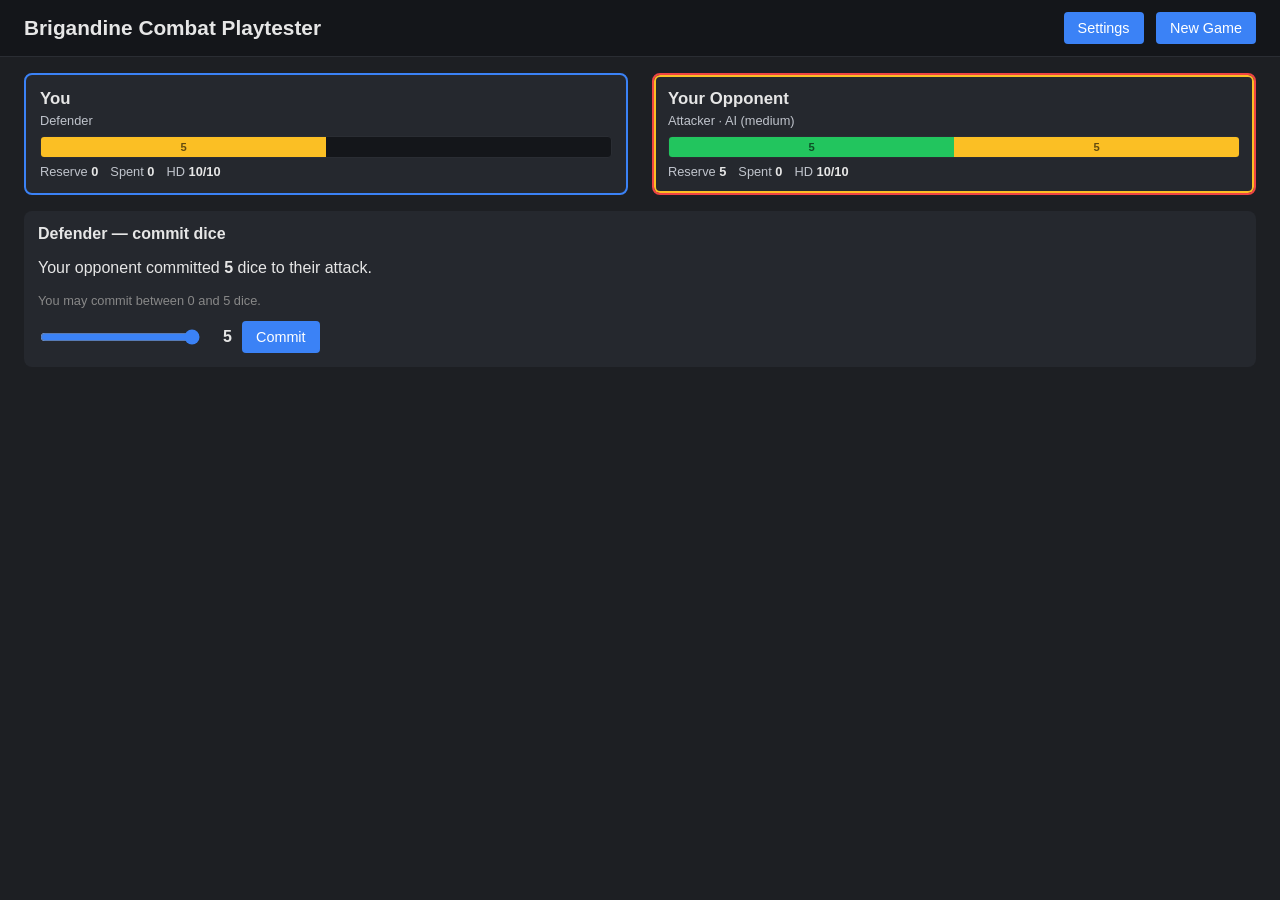
==== docs/index.html @ 9fec3e7a "firbase setup" ====
<!doctype html>
<html lang="en">
<head>
  <meta charset="utf-8">
  <title>Brigandine Combat Playtester</title>
  <link rel="stylesheet" href="./style.css">
</head>
<body>
  <header>
    <h1>Brigandine Combat Playtester</h1>
    <div class="header-actions">
      <button id="toggle-settings">Settings</button>
      <button id="new-game">New Game</button>
    </div>
  </header>

  <div id="settings-overlay" class="hidden">
  <section id="settings-panel">
    <div class="settings-header">
      <h2>Settings</h2>
      <button type="button" id="close-settings" class="secondary">✕</button>
    </div>
    <form id="settings-form">
      <div class="grid">
        <label>WEAPON_BONUS
          <input type="number" name="weapon_bonus" min="0" max="10" step="1">
        </label>
        <label>ARMOR_BONUS
          <input type="number" name="armor_bonus" min="0" max="10" step="1">
        </label>
        <label>COMBATANT_DICE
          <input type="number" name="combatant_dice" min="1" max="40" step="1">
        </label>
        <label>INITIATIVE_LOSER_PENALTY
          <input type="number" name="initiative_loser_penalty" min="0" max="1" step="0.05">
        </label>
        <label class="checkbox">
          <input type="checkbox" name="refresh_start_of_turn">
          REFRESH_START_OF_TURN
        </label>
        <label class="checkbox">
          <input type="checkbox" name="refresh_end_of_turn">
          REFRESH_END_OF_TURN
        </label>
        <label>Human role
          <select name="human_role">
            <option value="random">Random</option>
            <option value="attacker">Always attacker first</option>
            <option value="defender">Always defender first</option>
          </select>
        </label>
        <label>AI difficulty
          <select name="ai_difficulty">
            <option value="easy">Easy</option>
            <option value="medium">Medium</option>
            <option value="hard">Hard</option>
          </select>
        </label>
        <label>Exchange mode
          <select name="exchange_mode">
            <option value="simultaneous">Simultaneous (defender's maneuver hidden)</option>
            <option value="sequential">Sequential (defender declares maneuver openly)</option>
          </select>
        </label>
      </div>
      <button type="submit">Save settings</button>
      <p id="settings-status" class="settings-status"></p>
      <p class="hint">Settings take effect when you start a new game.</p>
    </form>
  </section>
  </div>

  <main id="game-panel" class="hidden">
    <div class="combatants">
      <div class="combatant" id="combatant-0">
        <h2 class="combatant-name"></h2>
        <div class="role-badge"></div>
        <div class="hd-bar"><div class="hd-segments"></div></div>
        <div class="hd-numbers"></div>
      </div>
      <div class="combatant" id="combatant-1">
        <h2 class="combatant-name"></h2>
        <div class="role-badge"></div>
        <div class="hd-bar"><div class="hd-segments"></div></div>
        <div class="hd-numbers"></div>
      </div>
    </div>

    <div id="status-line"></div>

    <div id="reveal-panel" class="hidden"></div>

    <div id="action-panel"></div>

    <details id="log-wrap" open>
      <summary>Combat log</summary>
      <div id="log"></div>
    </details>
  </main>

  <div id="game-over-banner" class="hidden"></div>

  <script type="module" src="./app.js"></script>
</body>
</html>
---- docs/style.css ----
* { box-sizing: border-box; }

body {
  font-family: -apple-system, BlinkMacSystemFont, "Segoe UI", Roboto, sans-serif;
  margin: 0;
  background: #1d1f23;
  color: #e6e6e6;
}

header {
  display: flex;
  justify-content: space-between;
  align-items: center;
  padding: 12px 24px;
  background: #14161a;
  border-bottom: 1px solid #2a2d33;
}

header h1 { margin: 0; font-size: 1.3rem; font-weight: 600; }
.header-actions button { margin-left: 8px; }
#toggle-settings { display: inline-block; }
.settings-status { min-height: 1.2em; font-size: 0.85em; margin: 4px 0 0; }

button {
  background: #3b82f6;
  color: white;
  border: none;
  padding: 8px 14px;
  border-radius: 4px;
  font-size: 0.9rem;
  cursor: pointer;
}
button:hover:not(:disabled) { background: #2563eb; }
button:disabled { background: #4b5563; cursor: not-allowed; opacity: 0.6; }
button.secondary { background: #4b5563; }
button.secondary:hover:not(:disabled) { background: #374151; }
button.danger { background: #b91c1c; }

.hidden { display: none !important; }

section, main {
  padding: 16px 24px;
}

#settings-overlay {
  position: fixed;
  inset: 0;
  background: rgba(0, 0, 0, 0.6);
  z-index: 100;
  display: flex;
  align-items: center;
  justify-content: center;
}
#settings-overlay.hidden { display: none !important; }

#settings-panel {
  background: #25282e;
  border-radius: 8px;
  padding: 20px 24px;
  width: min(480px, 92vw);
  max-height: 90vh;
  overflow-y: auto;
}

.settings-header {
  display: flex;
  align-items: center;
  justify-content: space-between;
  margin-bottom: 16px;
}
.settings-header h2 { margin: 0; }

#settings-form .grid {
  display: grid;
  grid-template-columns: repeat(2, minmax(0, 1fr));
  gap: 12px;
  margin-bottom: 16px;
}

#settings-form label {
  display: flex;
  flex-direction: column;
  font-size: 0.85rem;
  color: #c0c4cc;
}

#settings-form label.checkbox {
  flex-direction: row;
  align-items: center;
  gap: 8px;
}

#settings-form input[type=number],
#settings-form select {
  margin-top: 4px;
  background: #14161a;
  color: #e6e6e6;
  border: 1px solid #3a3d44;
  padding: 6px 8px;
  border-radius: 4px;
  font-size: 0.95rem;
}

.hint { color: #888; font-size: 0.8rem; }

.combatants {
  display: grid;
  grid-template-columns: 1fr 1fr;
  gap: 24px;
  margin-bottom: 16px;
}

.combatant {
  background: #25282e;
  padding: 14px;
  border-radius: 8px;
  border: 2px solid transparent;
}
.combatant.is-human { border-color: #3b82f6; }
.combatant.is-ai { border-color: #ef4444; }
.combatant.is-attacker { box-shadow: 0 0 0 2px #fbbf24 inset; }

.combatant h2 { margin: 0 0 4px; font-size: 1.05rem; }
.role-badge { font-size: 0.8rem; color: #c0c4cc; margin-bottom: 8px; }

.hd-bar {
  height: 22px;
  background: #14161a;
  border-radius: 4px;
  overflow: hidden;
  border: 1px solid #2a2d33;
}
.hd-segments { display: flex; height: 100%; }
.hd-segments .seg {
  height: 100%;
  display: flex;
  align-items: center;
  justify-content: center;
  font-size: 0.7rem;
  color: #00000099;
  font-weight: 700;
}
.seg.reserve { background: #22c55e; }
.seg.exchange { background: #fbbf24; }
.seg.used { background: #6b7280; }
.seg.lost { background: #b91c1c; color: #fff; }

.hd-numbers {
  display: flex;
  gap: 12px;
  margin-top: 6px;
  font-size: 0.8rem;
  color: #c0c4cc;
}
.hd-numbers .num strong { color: #e6e6e6; }

#status-line {
  background: #14161a;
  padding: 10px 14px;
  border-radius: 6px;
  margin-bottom: 12px;
  font-size: 0.95rem;
}
#status-line:empty { display: none; }

#action-panel {
  background: #25282e;
  padding: 14px;
  border-radius: 8px;
  margin-bottom: 16px;
  min-height: 80px;
}
#action-panel h3 { margin: 0 0 10px; font-size: 1rem; }
#action-panel .row {
  display: flex;
  gap: 10px;
  align-items: center;
  flex-wrap: wrap;
  margin-top: 10px;
}
#action-panel input[type=number] {
  background: #14161a;
  color: #e6e6e6;
  border: 1px solid #3a3d44;
  padding: 6px 8px;
  border-radius: 4px;
  width: 70px;
}

.commit-slider-wrap {
  display: flex;
  align-items: center;
  gap: 10px;
}

#action-panel input[type=range] {
  width: 160px;
  accent-color: #3b82f6;
  cursor: pointer;
}

#commit-n-val {
  min-width: 20px;
  font-weight: 700;
  font-size: 1rem;
  color: #e6e6e6;
  text-align: right;
}
.maneuver-grid {
  display: flex;
  gap: 16px;
  flex-wrap: wrap;
}

.maneuver-option {
  display: flex;
  flex-direction: column;
  gap: 6px;
  min-width: 110px;
}

.maneuver-option .maneuver-btn {
  width: 100%;
}

.param-label {
  font-size: 0.8rem;
  color: #c0c4cc;
  display: flex;
  flex-direction: column;
  gap: 3px;
}

.param-label input[type=number] {
  background: #14161a;
  color: #e6e6e6;
  border: 1px solid #3a3d44;
  padding: 4px 6px;
  border-radius: 4px;
  width: 100%;
}

#reveal-panel {
  background: #2a2d33;
  border: 1px solid #fbbf24;
  padding: 16px 20px;
  border-radius: 8px;
  margin-bottom: 16px;
}
#reveal-panel h3 {
  margin: 0 0 12px;
  font-size: 1rem;
  color: #fbbf24;
  letter-spacing: 0.03em;
  text-transform: uppercase;
  font-weight: 700;
}
.narrative-body {
  font-size: 0.95rem;
  line-height: 1.7;
  color: #d1d5db;
}
.narrative-body p { margin: 0 0 6px; }
.narrative-body p:last-child { margin-bottom: 0; }
.narrative-outcome {
  margin-top: 12px;
  padding-top: 10px;
  border-top: 1px solid #3a3d44;
  font-size: 0.9rem;
}
.mech-line { color: #9ca3af; font-size: 0.82rem; line-height: 1.6; }
.formula-line { color: #6b7280; font-size: 0.78rem; font-style: italic; }
.mech-damage { color: #d1d5db; font-size: 0.85rem; font-weight: 600; margin-top: 6px; }

#log-wrap {
  background: #14161a;
  padding: 8px 14px;
  border-radius: 6px;
  display: none;
}
#log-wrap summary {
  cursor: pointer;
  font-weight: 600;
  padding: 4px 0;
}
#log {
  max-height: 320px;
  overflow-y: auto;
  font-family: ui-monospace, "SF Mono", Menlo, Consolas, monospace;
  font-size: 0.8rem;
  line-height: 1.4;
}
.log-entry { padding: 4px 0; border-bottom: 1px solid #2a2d33; }
.log-entry.turn-start { color: #fbbf24; font-weight: 700; }
.log-entry.turn-end { color: #888; }
.log-entry.game-start { color: #60a5fa; font-weight: 700; }
.log-entry.game-over { color: #ef4444; font-weight: 700; }

#game-over-banner {
  position: fixed;
  top: 50%;
  left: 50%;
  transform: translate(-50%, -50%);
  background: #14161a;
  border: 2px solid #fbbf24;
  padding: 24px 32px;
  border-radius: 12px;
  text-align: center;
  font-size: 1.2rem;
  z-index: 100;
  box-shadow: 0 8px 32px #00000099;
}
#game-over-banner button { margin-top: 12px; }
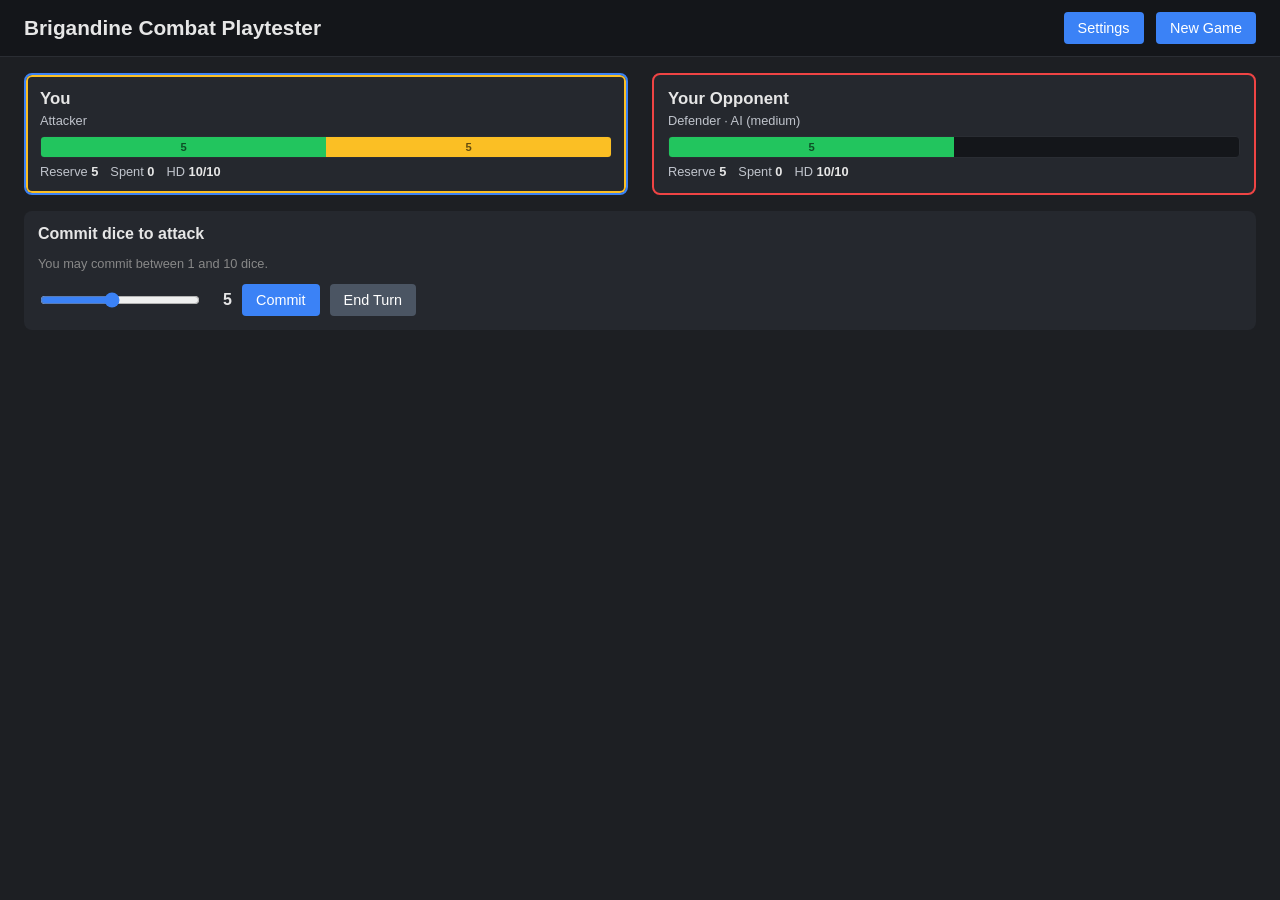
==== commit df5a7141: "add end_turn_on_attacker_damage to JS app" ====
--- a/docs/index.html
+++ b/docs/index.html
@@ -41,6 +41,10 @@
         <label class="checkbox">
           <input type="checkbox" name="refresh_end_of_turn">
           REFRESH_END_OF_TURN
+        </label>
+        <label class="checkbox">
+          <input type="checkbox" name="end_turn_on_attacker_damage">
+          END_TURN_ON_ATTACKER_DAMAGE
         </label>
         <label>Human role
           <select name="human_role">
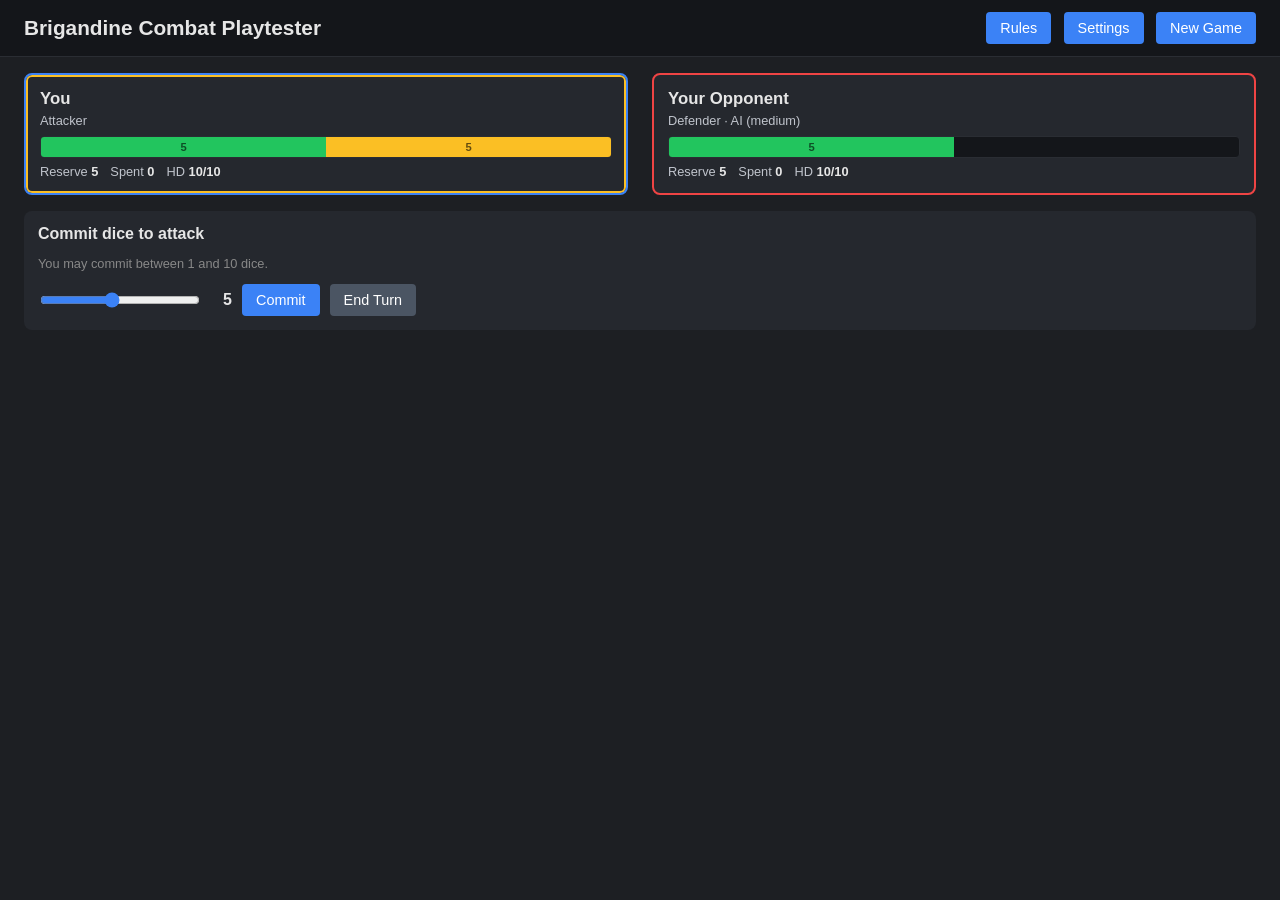
==== commit 48d041a2: "add Combat Rules to web app" ====
--- a/docs/index.html
+++ b/docs/index.html
@@ -1,109 +1,207 @@
 <!doctype html>
 <html lang="en">
-<head>
-  <meta charset="utf-8">
-  <title>Brigandine Combat Playtester</title>
-  <link rel="stylesheet" href="./style.css">
-</head>
-<body>
-  <header>
-    <h1>Brigandine Combat Playtester</h1>
-    <div class="header-actions">
-      <button id="toggle-settings">Settings</button>
-      <button id="new-game">New Game</button>
+  <head>
+    <meta charset="utf-8" />
+    <title>Brigandine Combat Playtester</title>
+    <link rel="stylesheet" href="./style.css" />
+  </head>
+  <body>
+    <header>
+      <h1>Brigandine Combat Playtester</h1>
+      <div class="header-actions">
+        <button id="toggle-rules">Rules</button>
+        <button id="toggle-settings">Settings</button>
+        <button id="new-game">New Game</button>
+      </div>
+    </header>
+
+    <div id="settings-overlay" class="hidden">
+      <section id="settings-panel">
+        <div class="settings-header">
+          <h2>Settings</h2>
+          <button type="button" id="close-settings" class="secondary">✕</button>
+        </div>
+        <form id="settings-form">
+          <div class="grid">
+            <label
+              >WEAPON_BONUS
+              <input
+                type="number"
+                name="weapon_bonus"
+                min="0"
+                max="10"
+                step="1"
+              />
+            </label>
+            <label
+              >ARMOR_BONUS
+              <input
+                type="number"
+                name="armor_bonus"
+                min="0"
+                max="10"
+                step="1"
+              />
+            </label>
+            <label
+              >COMBATANT_DICE
+              <input
+                type="number"
+                name="combatant_dice"
+                min="1"
+                max="40"
+                step="1"
+              />
+            </label>
+            <label
+              >INITIATIVE_LOSER_PENALTY
+              <input
+                type="number"
+                name="initiative_loser_penalty"
+                min="0"
+                max="1"
+                step="0.05"
+              />
+            </label>
+            <label class="checkbox">
+              <input type="checkbox" name="refresh_start_of_turn" />
+              REFRESH_START_OF_TURN
+            </label>
+            <label class="checkbox">
+              <input type="checkbox" name="refresh_end_of_turn" />
+              REFRESH_END_OF_TURN
+            </label>
+            <label class="checkbox">
+              <input type="checkbox" name="end_turn_on_attacker_damage" />
+              END_TURN_ON_DAMAGE
+            </label>
+            <label
+              >Human role
+              <select name="human_role">
+                <option value="random">Random</option>
+                <option value="attacker">Always attacker first</option>
+                <option value="defender">Always defender first</option>
+              </select>
+            </label>
+            <label
+              >AI difficulty
+              <select name="ai_difficulty">
+                <option value="easy">Easy</option>
+                <option value="medium">Medium</option>
+                <option value="hard">Hard</option>
+              </select>
+            </label>
+            <label
+              >Exchange mode
+              <select name="exchange_mode">
+                <option value="simultaneous">
+                  Simultaneous (defender's maneuver hidden)
+                </option>
+                <option value="sequential">
+                  Sequential (defender declares maneuver openly)
+                </option>
+              </select>
+            </label>
+          </div>
+          <button type="submit">Save settings</button>
+          <p id="settings-status" class="settings-status"></p>
+          <p class="hint">Settings take effect when you start a new game.</p>
+        </form>
+      </section>
     </div>
-  </header>
-
-  <div id="settings-overlay" class="hidden">
-  <section id="settings-panel">
-    <div class="settings-header">
-      <h2>Settings</h2>
-      <button type="button" id="close-settings" class="secondary">✕</button>
-    </div>
-    <form id="settings-form">
-      <div class="grid">
-        <label>WEAPON_BONUS
-          <input type="number" name="weapon_bonus" min="0" max="10" step="1">
-        </label>
-        <label>ARMOR_BONUS
-          <input type="number" name="armor_bonus" min="0" max="10" step="1">
-        </label>
-        <label>COMBATANT_DICE
-          <input type="number" name="combatant_dice" min="1" max="40" step="1">
-        </label>
-        <label>INITIATIVE_LOSER_PENALTY
-          <input type="number" name="initiative_loser_penalty" min="0" max="1" step="0.05">
-        </label>
-        <label class="checkbox">
-          <input type="checkbox" name="refresh_start_of_turn">
-          REFRESH_START_OF_TURN
-        </label>
-        <label class="checkbox">
-          <input type="checkbox" name="refresh_end_of_turn">
-          REFRESH_END_OF_TURN
-        </label>
-        <label class="checkbox">
-          <input type="checkbox" name="end_turn_on_attacker_damage">
-          END_TURN_ON_ATTACKER_DAMAGE
-        </label>
-        <label>Human role
-          <select name="human_role">
-            <option value="random">Random</option>
-            <option value="attacker">Always attacker first</option>
-            <option value="defender">Always defender first</option>
-          </select>
-        </label>
-        <label>AI difficulty
-          <select name="ai_difficulty">
-            <option value="easy">Easy</option>
-            <option value="medium">Medium</option>
-            <option value="hard">Hard</option>
-          </select>
-        </label>
-        <label>Exchange mode
-          <select name="exchange_mode">
-            <option value="simultaneous">Simultaneous (defender's maneuver hidden)</option>
-            <option value="sequential">Sequential (defender declares maneuver openly)</option>
-          </select>
-        </label>
+
+    <section id="rules-panel" class="hidden">
+        <div class="settings-header">
+          <h2>Combat Rules</h2>
+          <button type="button" id="close-rules" class="secondary">✕</button>
+        </div>
+        <div class="rules-body">
+          <h3>Hit Dice</h3>
+          <p>Combatants have a pool of d6s called Hit Dice (HD). These dice serve as both your health track and your resource for attacking and defending. On their turn, combatants may spend dice on one or more attacks, as they wish. Targets spend dice to defend or counterattack. Damage directly reduces Hit Dice. Dice spent on offensive or defensive maneuvers refresh at the start of your next turn. Dice lost to damage require healing to recover.</p>
+
+          <h3>Initiative and the First Turn</h3>
+          <p>Both sides roll <strong>1d6</strong> for initiative (reroll ties).</p>
+          <ul>
+            <li><strong>Winner</strong>: Takes the first turn with all Hit Dice available.</li>
+            <li><strong>Loser</strong>: Starts on the defensive with only half their Hit Dice (round up) available until their first turn.</li>
+          </ul>
+
+          <h3>The Turn Structure</h3>
+          <p>On your turn as the <strong>Attacker</strong>:</p>
+          <ol>
+            <li><strong>Refresh</strong>: Recover dice spent since your last refresh.</li>
+            <li><strong>Exchanges</strong>: Engage a target in an exchange of blows. You may keep attacking as long as you have dice available.</li>
+            <li><strong>End</strong>: Your turn ends when you <strong>take damage</strong>, <strong>decide to stop</strong>, or <strong>run out of dice</strong>.</li>
+          </ol>
+
+          <h3>The Anatomy of an Exchange</h3>
+          <p>Every exchange follows this sequence:</p>
+          <ol>
+            <li><strong>Commitment</strong>: The Attacker declares how many dice they will commit. The Defender then does the same.</li>
+            <li><strong>Maneuver Selection</strong>: The Attacker secretly selects their maneuver (<strong>Attack</strong>, <strong>Feint</strong> or <strong>Dodge</strong>) as the Defender secretly selects theirs (<strong>Parry</strong>, <strong>Counter</strong> or <strong>Dodge</strong>).</li>
+            <li><strong>Reveal</strong>: Combatants simultaneously reveal their maneuvers.</li>
+            <li><strong>Resolve</strong>: Roll dice (5+ is a success), compare results, and apply damage.</li>
+          </ol>
+
+          <h3>Maneuvers</h3>
+          <p>Any die rolling a 5 or 6 counts as a <strong>success</strong>.</p>
+
+          <h4>Attacker Maneuvers</h4>
+          <ul>
+            <li><strong>Simple Attack</strong>: Roll your committed dice to deal damage equal to your successes. Against a <strong>counter</strong>, your damage lands first.</li>
+            <li><strong>Feint</strong>: Your initial commit was a decoy. Move those dice to spent and launch a follow-up attack from your reserve dice.</li>
+            <li><strong>Dodge</strong>: Abort your attack (moving your committed dice to spent) and roll from your reserve dice to evade. On <strong>1 success</strong>, you cancel 1 point of damage. On <strong>2+ successes</strong>, you take no damage at all. This is useful against a powerful <strong>counter</strong>. If the defender parried or dodged, you don't need to make a follow up roll.</li>
+          </ul>
+
+          <h4>Defender Maneuvers</h4>
+          <ul>
+            <li><strong>Parry</strong>: Roll your committed dice to block or divert the blow. Each success cancels <strong>two</strong> attacker successes. Against a <strong>feint</strong>, your parry whiffs unsuccessfully (move the dice to spent without rolling).</li>
+            <li><strong>Counter</strong>: Launch an attack into the attacker. If they <strong>feinted</strong>, you attack with your committed dice and your damage lands before their follow-up.</li>
+            <li><strong>Dodge</strong>: Same as the Attacker version.</li>
+          </ul>
+
+          <h3>Damage</h3>
+          <p>Damage dealt = Successes + Weapon Bonus − Armor Bonus. You must have at least 1 success to deal damage.</p>
+          <p>When you take damage, remove dice in this order:</p>
+          <ol>
+            <li><strong>Committed</strong> (Dice currently in the exchange).</li>
+            <li><strong>Reserve</strong> (Dice you have left to use this round).</li>
+            <li><strong>Spent</strong> (Dice already used this round).</li>
+          </ol>
+          <blockquote><strong>Defeat:</strong> Once your total Hit Dice hits zero, you are defeated.</blockquote>
+        </div>
+    </section>
+
+    <main id="game-panel" class="hidden">
+      <div class="combatants">
+        <div class="combatant" id="combatant-0">
+          <h2 class="combatant-name"></h2>
+          <div class="role-badge"></div>
+          <div class="hd-bar"><div class="hd-segments"></div></div>
+          <div class="hd-numbers"></div>
+        </div>
+        <div class="combatant" id="combatant-1">
+          <h2 class="combatant-name"></h2>
+          <div class="role-badge"></div>
+          <div class="hd-bar"><div class="hd-segments"></div></div>
+          <div class="hd-numbers"></div>
+        </div>
       </div>
-      <button type="submit">Save settings</button>
-      <p id="settings-status" class="settings-status"></p>
-      <p class="hint">Settings take effect when you start a new game.</p>
-    </form>
-  </section>
-  </div>
-
-  <main id="game-panel" class="hidden">
-    <div class="combatants">
-      <div class="combatant" id="combatant-0">
-        <h2 class="combatant-name"></h2>
-        <div class="role-badge"></div>
-        <div class="hd-bar"><div class="hd-segments"></div></div>
-        <div class="hd-numbers"></div>
-      </div>
-      <div class="combatant" id="combatant-1">
-        <h2 class="combatant-name"></h2>
-        <div class="role-badge"></div>
-        <div class="hd-bar"><div class="hd-segments"></div></div>
-        <div class="hd-numbers"></div>
-      </div>
-    </div>
-
-    <div id="status-line"></div>
-
-    <div id="reveal-panel" class="hidden"></div>
-
-    <div id="action-panel"></div>
-
-    <details id="log-wrap" open>
-      <summary>Combat log</summary>
-      <div id="log"></div>
-    </details>
-  </main>
-
-  <div id="game-over-banner" class="hidden"></div>
-
-  <script type="module" src="./app.js"></script>
-</body>
+
+      <div id="status-line"></div>
+
+      <div id="reveal-panel" class="hidden"></div>
+
+      <div id="action-panel"></div>
+
+      <details id="log-wrap" open>
+        <summary>Combat log</summary>
+        <div id="log"></div>
+      </details>
+    </main>
+
+    <div id="game-over-banner" class="hidden"></div>
+
+    <script type="module" src="./app.js"></script>
+  </body>
 </html>
--- a/docs/style.css
+++ b/docs/style.css
@@ -1,7 +1,11 @@
-* { box-sizing: border-box; }
+* {
+  box-sizing: border-box;
+  user-select: none;
+}
 
 body {
-  font-family: -apple-system, BlinkMacSystemFont, "Segoe UI", Roboto, sans-serif;
+  font-family:
+    -apple-system, BlinkMacSystemFont, "Segoe UI", Roboto, sans-serif;
   margin: 0;
   background: #1d1f23;
   color: #e6e6e6;
@@ -16,10 +20,22 @@
   border-bottom: 1px solid #2a2d33;
 }
 
-header h1 { margin: 0; font-size: 1.3rem; font-weight: 600; }
-.header-actions button { margin-left: 8px; }
-#toggle-settings { display: inline-block; }
-.settings-status { min-height: 1.2em; font-size: 0.85em; margin: 4px 0 0; }
+header h1 {
+  margin: 0;
+  font-size: 1.3rem;
+  font-weight: 600;
+}
+.header-actions button {
+  margin-left: 8px;
+}
+#toggle-settings {
+  display: inline-block;
+}
+.settings-status {
+  min-height: 1.2em;
+  font-size: 0.85em;
+  margin: 4px 0 0;
+}
 
 button {
   background: #3b82f6;
@@ -30,15 +46,30 @@
   font-size: 0.9rem;
   cursor: pointer;
 }
-button:hover:not(:disabled) { background: #2563eb; }
-button:disabled { background: #4b5563; cursor: not-allowed; opacity: 0.6; }
-button.secondary { background: #4b5563; }
-button.secondary:hover:not(:disabled) { background: #374151; }
-button.danger { background: #b91c1c; }
-
-.hidden { display: none !important; }
-
-section, main {
+button:hover:not(:disabled) {
+  background: #2563eb;
+}
+button:disabled {
+  background: #4b5563;
+  cursor: not-allowed;
+  opacity: 0.6;
+}
+button.secondary {
+  background: #4b5563;
+}
+button.secondary:hover:not(:disabled) {
+  background: #374151;
+}
+button.danger {
+  background: #b91c1c;
+}
+
+.hidden {
+  display: none !important;
+}
+
+section,
+main {
   padding: 16px 24px;
 }
 
@@ -51,9 +82,12 @@
   align-items: center;
   justify-content: center;
 }
-#settings-overlay.hidden { display: none !important; }
-
-#settings-panel {
+#settings-overlay.hidden {
+  display: none !important;
+}
+
+#settings-panel,
+#rules-panel {
   background: #25282e;
   border-radius: 8px;
   padding: 20px 24px;
@@ -62,13 +96,79 @@
   overflow-y: auto;
 }
 
+#rules-panel {
+  position: fixed;
+  top: 64px;
+  right: 16px;
+  width: min(520px, 92vw);
+  z-index: 200;
+  box-shadow: 0 8px 32px rgba(0, 0, 0, 0.6);
+}
+#rules-panel.hidden {
+  display: none !important;
+}
+#rules-panel {
+  padding-top: 0;
+}
+#rules-panel .settings-header {
+  cursor: move;
+  user-select: none;
+  position: sticky;
+  top: 0;
+  background: #25282e;
+  z-index: 1;
+  padding-top: 20px;
+  margin: 0 -24px 16px;
+  padding-left: 24px;
+  padding-right: 24px;
+  padding-bottom: 20px;
+  border-bottom: inset;
+}
+.rules-body h3 {
+  margin: 18px 0 6px;
+  font-size: 1rem;
+  color: #fbbf24;
+}
+.rules-body h4 {
+  margin: 12px 0 4px;
+  font-size: 0.9rem;
+  color: #c0c4cc;
+}
+.rules-body p,
+.rules-body li {
+  font-size: 0.88rem;
+  line-height: 1.55;
+  color: #d1d5db;
+}
+.rules-body ul,
+.rules-body ol {
+  margin: 4px 0 8px;
+  padding-left: 22px;
+}
+.rules-body blockquote {
+  margin: 10px 0;
+  padding: 8px 12px;
+  border-left: 3px solid #fbbf24;
+  background: #14161a;
+  font-size: 0.88rem;
+  color: #d1d5db;
+}
+.rules-body strong {
+  color: #e6e6e6;
+}
+.rules-body {
+  user-select: none;
+}
+
 .settings-header {
   display: flex;
   align-items: center;
   justify-content: space-between;
   margin-bottom: 16px;
 }
-.settings-header h2 { margin: 0; }
+.settings-header h2 {
+  margin: 0;
+}
 
 #settings-form .grid {
   display: grid;
@@ -90,7 +190,7 @@
   gap: 8px;
 }
 
-#settings-form input[type=number],
+#settings-form input[type="number"],
 #settings-form select {
   margin-top: 4px;
   background: #14161a;
@@ -101,7 +201,10 @@
   font-size: 0.95rem;
 }
 
-.hint { color: #888; font-size: 0.8rem; }
+.hint {
+  color: #888;
+  font-size: 0.8rem;
+}
 
 .combatants {
   display: grid;
@@ -116,12 +219,25 @@
   border-radius: 8px;
   border: 2px solid transparent;
 }
-.combatant.is-human { border-color: #3b82f6; }
-.combatant.is-ai { border-color: #ef4444; }
-.combatant.is-attacker { box-shadow: 0 0 0 2px #fbbf24 inset; }
-
-.combatant h2 { margin: 0 0 4px; font-size: 1.05rem; }
-.role-badge { font-size: 0.8rem; color: #c0c4cc; margin-bottom: 8px; }
+.combatant.is-human {
+  border-color: #3b82f6;
+}
+.combatant.is-ai {
+  border-color: #ef4444;
+}
+.combatant.is-attacker {
+  box-shadow: 0 0 0 2px #fbbf24 inset;
+}
+
+.combatant h2 {
+  margin: 0 0 4px;
+  font-size: 1.05rem;
+}
+.role-badge {
+  font-size: 0.8rem;
+  color: #c0c4cc;
+  margin-bottom: 8px;
+}
 
 .hd-bar {
   height: 22px;
@@ -130,7 +246,10 @@
   overflow: hidden;
   border: 1px solid #2a2d33;
 }
-.hd-segments { display: flex; height: 100%; }
+.hd-segments {
+  display: flex;
+  height: 100%;
+}
 .hd-segments .seg {
   height: 100%;
   display: flex;
@@ -140,10 +259,19 @@
   color: #00000099;
   font-weight: 700;
 }
-.seg.reserve { background: #22c55e; }
-.seg.exchange { background: #fbbf24; }
-.seg.used { background: #6b7280; }
-.seg.lost { background: #b91c1c; color: #fff; }
+.seg.reserve {
+  background: #22c55e;
+}
+.seg.exchange {
+  background: #fbbf24;
+}
+.seg.used {
+  background: #6b7280;
+}
+.seg.lost {
+  background: #b91c1c;
+  color: #fff;
+}
 
 .hd-numbers {
   display: flex;
@@ -152,7 +280,9 @@
   font-size: 0.8rem;
   color: #c0c4cc;
 }
-.hd-numbers .num strong { color: #e6e6e6; }
+.hd-numbers .num strong {
+  color: #e6e6e6;
+}
 
 #status-line {
   background: #14161a;
@@ -161,7 +291,9 @@
   margin-bottom: 12px;
   font-size: 0.95rem;
 }
-#status-line:empty { display: none; }
+#status-line:empty {
+  display: none;
+}
 
 #action-panel {
   background: #25282e;
@@ -170,7 +302,10 @@
   margin-bottom: 16px;
   min-height: 80px;
 }
-#action-panel h3 { margin: 0 0 10px; font-size: 1rem; }
+#action-panel h3 {
+  margin: 0 0 10px;
+  font-size: 1rem;
+}
 #action-panel .row {
   display: flex;
   gap: 10px;
@@ -178,7 +313,7 @@
   flex-wrap: wrap;
   margin-top: 10px;
 }
-#action-panel input[type=number] {
+#action-panel input[type="number"] {
   background: #14161a;
   color: #e6e6e6;
   border: 1px solid #3a3d44;
@@ -193,7 +328,7 @@
   gap: 10px;
 }
 
-#action-panel input[type=range] {
+#action-panel input[type="range"] {
   width: 160px;
   accent-color: #3b82f6;
   cursor: pointer;
@@ -231,7 +366,7 @@
   gap: 3px;
 }
 
-.param-label input[type=number] {
+.param-label input[type="number"] {
   background: #14161a;
   color: #e6e6e6;
   border: 1px solid #3a3d44;
@@ -260,17 +395,34 @@
   line-height: 1.7;
   color: #d1d5db;
 }
-.narrative-body p { margin: 0 0 6px; }
-.narrative-body p:last-child { margin-bottom: 0; }
+.narrative-body p {
+  margin: 0 0 6px;
+}
+.narrative-body p:last-child {
+  margin-bottom: 0;
+}
 .narrative-outcome {
   margin-top: 12px;
   padding-top: 10px;
   border-top: 1px solid #3a3d44;
   font-size: 0.9rem;
 }
-.mech-line { color: #9ca3af; font-size: 0.82rem; line-height: 1.6; }
-.formula-line { color: #6b7280; font-size: 0.78rem; font-style: italic; }
-.mech-damage { color: #d1d5db; font-size: 0.85rem; font-weight: 600; margin-top: 6px; }
+.mech-line {
+  color: #9ca3af;
+  font-size: 0.82rem;
+  line-height: 1.6;
+}
+.formula-line {
+  color: #6b7280;
+  font-size: 0.78rem;
+  font-style: italic;
+}
+.mech-damage {
+  color: #d1d5db;
+  font-size: 0.85rem;
+  font-weight: 600;
+  margin-top: 6px;
+}
 
 #log-wrap {
   background: #14161a;
@@ -290,11 +442,25 @@
   font-size: 0.8rem;
   line-height: 1.4;
 }
-.log-entry { padding: 4px 0; border-bottom: 1px solid #2a2d33; }
-.log-entry.turn-start { color: #fbbf24; font-weight: 700; }
-.log-entry.turn-end { color: #888; }
-.log-entry.game-start { color: #60a5fa; font-weight: 700; }
-.log-entry.game-over { color: #ef4444; font-weight: 700; }
+.log-entry {
+  padding: 4px 0;
+  border-bottom: 1px solid #2a2d33;
+}
+.log-entry.turn-start {
+  color: #fbbf24;
+  font-weight: 700;
+}
+.log-entry.turn-end {
+  color: #888;
+}
+.log-entry.game-start {
+  color: #60a5fa;
+  font-weight: 700;
+}
+.log-entry.game-over {
+  color: #ef4444;
+  font-weight: 700;
+}
 
 #game-over-banner {
   position: fixed;
@@ -310,4 +476,6 @@
   z-index: 100;
   box-shadow: 0 8px 32px #00000099;
 }
-#game-over-banner button { margin-top: 12px; }
+#game-over-banner button {
+  margin-top: 12px;
+}
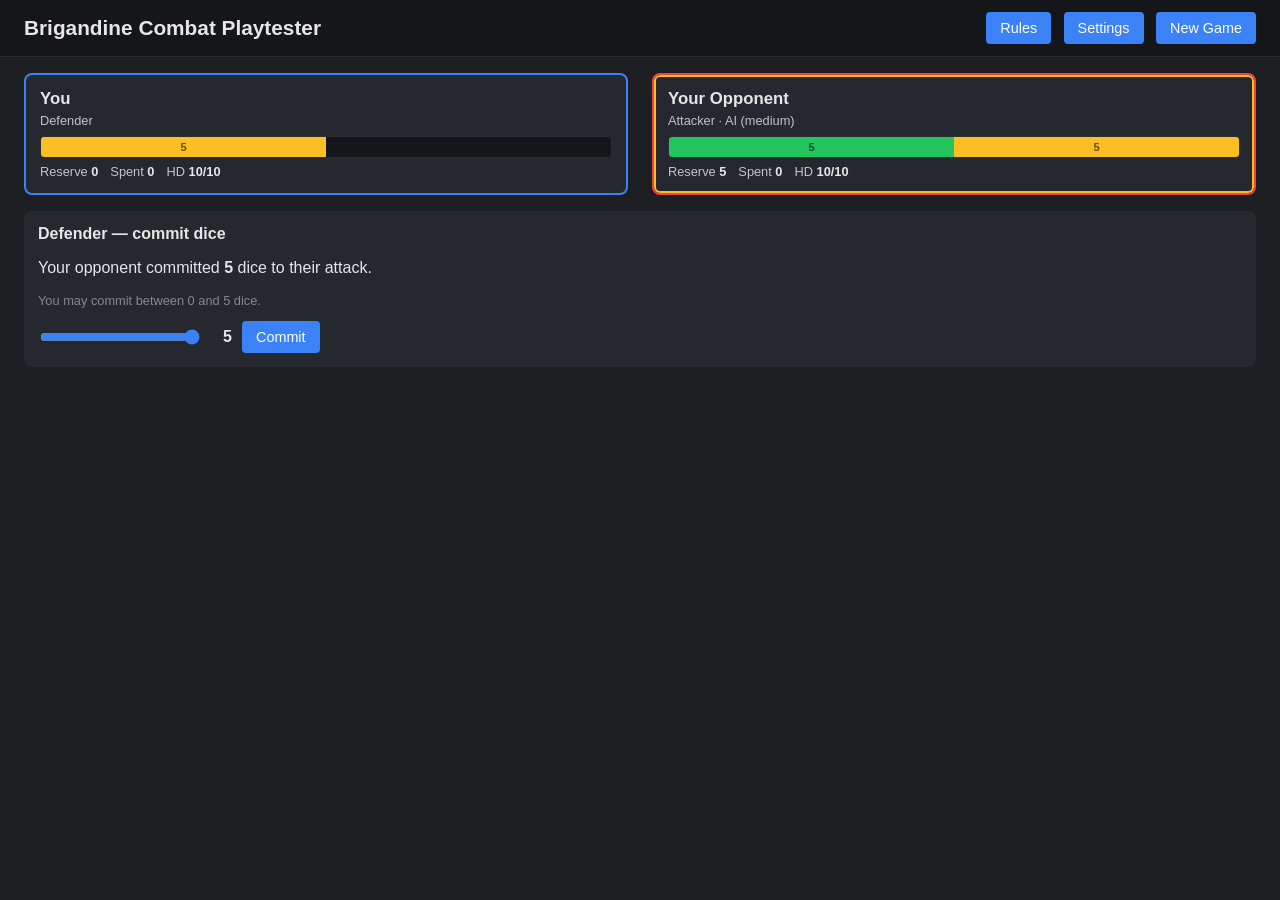
==== commit 83be4484: "improve AI dodge" ====
--- a/docs/index.html
+++ b/docs/index.html
@@ -111,65 +111,136 @@
     </div>
 
     <section id="rules-panel" class="hidden">
-        <div class="settings-header">
-          <h2>Combat Rules</h2>
-          <button type="button" id="close-rules" class="secondary">✕</button>
-        </div>
-        <div class="rules-body">
-          <h3>Hit Dice</h3>
-          <p>Combatants have a pool of d6s called Hit Dice (HD). These dice serve as both your health track and your resource for attacking and defending. On their turn, combatants may spend dice on one or more attacks, as they wish. Targets spend dice to defend or counterattack. Damage directly reduces Hit Dice. Dice spent on offensive or defensive maneuvers refresh at the start of your next turn. Dice lost to damage require healing to recover.</p>
-
-          <h3>Initiative and the First Turn</h3>
-          <p>Both sides roll <strong>1d6</strong> for initiative (reroll ties).</p>
-          <ul>
-            <li><strong>Winner</strong>: Takes the first turn with all Hit Dice available.</li>
-            <li><strong>Loser</strong>: Starts on the defensive with only half their Hit Dice (round up) available until their first turn.</li>
-          </ul>
-
-          <h3>The Turn Structure</h3>
-          <p>On your turn as the <strong>Attacker</strong>:</p>
-          <ol>
-            <li><strong>Refresh</strong>: Recover dice spent since your last refresh.</li>
-            <li><strong>Exchanges</strong>: Engage a target in an exchange of blows. You may keep attacking as long as you have dice available.</li>
-            <li><strong>End</strong>: Your turn ends when you <strong>take damage</strong>, <strong>decide to stop</strong>, or <strong>run out of dice</strong>.</li>
-          </ol>
-
-          <h3>The Anatomy of an Exchange</h3>
-          <p>Every exchange follows this sequence:</p>
-          <ol>
-            <li><strong>Commitment</strong>: The Attacker declares how many dice they will commit. The Defender then does the same.</li>
-            <li><strong>Maneuver Selection</strong>: The Attacker secretly selects their maneuver (<strong>Attack</strong>, <strong>Feint</strong> or <strong>Dodge</strong>) as the Defender secretly selects theirs (<strong>Parry</strong>, <strong>Counter</strong> or <strong>Dodge</strong>).</li>
-            <li><strong>Reveal</strong>: Combatants simultaneously reveal their maneuvers.</li>
-            <li><strong>Resolve</strong>: Roll dice (5+ is a success), compare results, and apply damage.</li>
-          </ol>
-
-          <h3>Maneuvers</h3>
-          <p>Any die rolling a 5 or 6 counts as a <strong>success</strong>.</p>
-
-          <h4>Attacker Maneuvers</h4>
-          <ul>
-            <li><strong>Simple Attack</strong>: Roll your committed dice to deal damage equal to your successes. Against a <strong>counter</strong>, your damage lands first.</li>
-            <li><strong>Feint</strong>: Your initial commit was a decoy. Move those dice to spent and launch a follow-up attack from your reserve dice.</li>
-            <li><strong>Dodge</strong>: Abort your attack (moving your committed dice to spent) and roll from your reserve dice to evade. On <strong>1 success</strong>, you cancel 1 point of damage. On <strong>2+ successes</strong>, you take no damage at all. This is useful against a powerful <strong>counter</strong>. If the defender parried or dodged, you don't need to make a follow up roll.</li>
-          </ul>
-
-          <h4>Defender Maneuvers</h4>
-          <ul>
-            <li><strong>Parry</strong>: Roll your committed dice to block or divert the blow. Each success cancels <strong>two</strong> attacker successes. Against a <strong>feint</strong>, your parry whiffs unsuccessfully (move the dice to spent without rolling).</li>
-            <li><strong>Counter</strong>: Launch an attack into the attacker. If they <strong>feinted</strong>, you attack with your committed dice and your damage lands before their follow-up.</li>
-            <li><strong>Dodge</strong>: Same as the Attacker version.</li>
-          </ul>
-
-          <h3>Damage</h3>
-          <p>Damage dealt = Successes + Weapon Bonus − Armor Bonus. You must have at least 1 success to deal damage.</p>
-          <p>When you take damage, remove dice in this order:</p>
-          <ol>
-            <li><strong>Committed</strong> (Dice currently in the exchange).</li>
-            <li><strong>Reserve</strong> (Dice you have left to use this round).</li>
-            <li><strong>Spent</strong> (Dice already used this round).</li>
-          </ol>
-          <blockquote><strong>Defeat:</strong> Once your total Hit Dice hits zero, you are defeated.</blockquote>
-        </div>
+      <div class="settings-header">
+        <h2>Combat Rules</h2>
+        <button type="button" id="close-rules" class="secondary">✕</button>
+      </div>
+      <div class="rules-body">
+        <h3>Hit Dice</h3>
+        <p>
+          Combatants have a pool of d6s called Hit Dice (HD). These dice serve
+          as both your health track and your resource for attacking and
+          defending. On their turn, combatants may spend dice on one or more
+          attacks, as they wish. Targets spend dice to defend or counterattack.
+          Damage directly reduces Hit Dice. Dice spent on offensive or defensive
+          maneuvers refresh at the start of your next turn. Dice lost to damage
+          require healing to recover.
+        </p>
+
+        <h3>Initiative and the First Turn</h3>
+        <p>
+          Both sides roll <strong>1d6</strong> for initiative (reroll ties).
+        </p>
+        <ul>
+          <li>
+            <strong>Winner</strong>: Takes the first turn with all Hit Dice
+            available.
+          </li>
+          <li>
+            <strong>Loser</strong>: Starts on the defensive with only half their
+            Hit Dice (round up) available until their first turn.
+          </li>
+        </ul>
+
+        <h3>The Turn Structure</h3>
+        <p>On your turn as the <strong>Attacker</strong>:</p>
+        <ol>
+          <li>
+            <strong>Refresh</strong>: Recover dice spent since your last
+            refresh.
+          </li>
+          <li>
+            <strong>Exchanges</strong>: Engage a target in an exchange of blows.
+            You may keep attacking as long as you have dice available.
+          </li>
+          <li>
+            <strong>End</strong>: Your turn ends when you
+            <strong>take damage</strong>, <strong>decide to stop</strong>, or
+            <strong>run out of dice</strong>.
+          </li>
+        </ol>
+
+        <h3>The Anatomy of an Exchange</h3>
+        <p>Every exchange follows this sequence:</p>
+        <ol>
+          <li>
+            <strong>Commitment</strong>: The Attacker declares how many dice
+            they will commit. The Defender then does the same.
+          </li>
+          <li>
+            <strong>Maneuver Selection</strong>: The Attacker secretly selects
+            their maneuver (<strong>Attack</strong>, <strong>Feint</strong> or
+            <strong>Dodge</strong>) as the Defender secretly selects theirs
+            (<strong>Parry</strong>, <strong>Counter</strong> or
+            <strong>Dodge</strong>).
+          </li>
+          <li>
+            <strong>Reveal</strong>: Combatants simultaneously reveal their
+            maneuvers.
+          </li>
+          <li>
+            <strong>Resolve</strong>: Roll dice (5+ is a success), compare
+            results, and apply damage.
+          </li>
+        </ol>
+
+        <h3>Maneuvers</h3>
+        <p>Any die rolling a 5 or 6 counts as a <strong>success</strong>.</p>
+
+        <h4>Attacker Maneuvers</h4>
+        <ul>
+          <li>
+            <strong>Simple Attack</strong>: Roll your committed dice to deal
+            damage equal to your successes. Against a <strong>counter</strong>,
+            your damage lands first.
+          </li>
+          <li>
+            <strong>Feint</strong>: Your initial commit was a decoy. Move those
+            dice to spent and launch a follow-up attack from your reserve dice.
+          </li>
+          <li>
+            <strong>Dodge</strong>: Abort your attack (moving your committed
+            dice to spent) and roll from your reserve dice to evade. If you roll
+            at least 1 success, you take no damage at all. This is useful
+            against a powerful <strong>counter</strong>. If the defender parried
+            or dodged, you don't need to make a follow up roll.
+          </li>
+        </ul>
+
+        <h4>Defender Maneuvers</h4>
+        <ul>
+          <li>
+            <strong>Parry</strong>: Roll your committed dice to block or divert
+            the blow. Each success cancels <strong>two</strong> attacker
+            successes. Against a <strong>feint</strong>, your parry whiffs
+            unsuccessfully (move the dice to spent without rolling).
+          </li>
+          <li>
+            <strong>Counter</strong>: Launch an attack into the attacker. If
+            they <strong>feinted</strong>, you attack with your committed dice
+            and your damage lands before their follow-up.
+          </li>
+          <li><strong>Dodge</strong>: Same as the Attacker version.</li>
+        </ul>
+
+        <h3>Damage</h3>
+        <p>
+          Damage dealt = Successes + Weapon Bonus − Armor Bonus. You must have
+          at least 1 success to deal damage.
+        </p>
+        <p>When you take damage, remove dice in this order:</p>
+        <ol>
+          <li><strong>Committed</strong> (Dice currently in the exchange).</li>
+          <li>
+            <strong>Reserve</strong> (Dice you have left to use this round).
+          </li>
+          <li><strong>Spent</strong> (Dice already used this round).</li>
+        </ol>
+        <blockquote>
+          <strong>Defeat:</strong> Once your total Hit Dice hits zero, you are
+          defeated.
+        </blockquote>
+      </div>
     </section>
 
     <main id="game-panel" class="hidden">
--- a/docs/style.css
+++ b/docs/style.css
@@ -1,6 +1,6 @@
 * {
   box-sizing: border-box;
-  user-select: none;
+  /* user-select: none; */
 }
 
 body {
@@ -157,7 +157,7 @@
   color: #e6e6e6;
 }
 .rules-body {
-  user-select: none;
+  /* user-select: none; */
 }
 
 .settings-header {
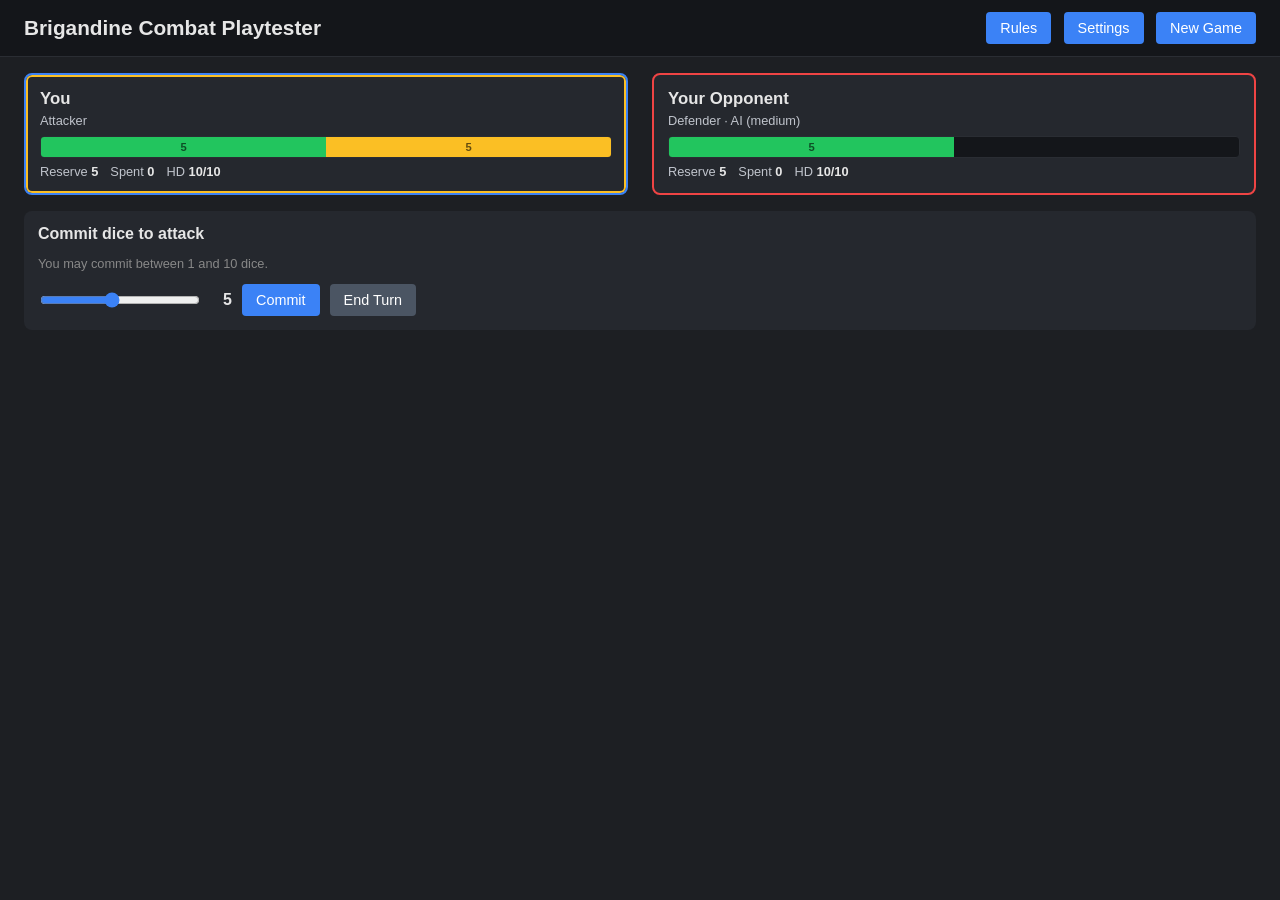
==== commit 03a019d3: "adjust rules wording" ====
--- a/docs/index.html
+++ b/docs/index.html
@@ -122,9 +122,8 @@
           as both your health track and your resource for attacking and
           defending. On their turn, combatants may spend dice on one or more
           attacks, as they wish. Targets spend dice to defend or counterattack.
-          Damage directly reduces Hit Dice. Dice spent on offensive or defensive
-          maneuvers refresh at the start of your next turn. Dice lost to damage
-          require healing to recover.
+          Damage directly reduces Hit Dice. Spent dice refresh at the start of
+          your next turn. Dice lost to damage require healing to recover.
         </p>
 
         <h3>Initiative and the First Turn</h3>
@@ -179,7 +178,7 @@
             maneuvers.
           </li>
           <li>
-            <strong>Resolve</strong>: Roll dice (5+ is a success), compare
+            <strong>Resolve</strong>: Roll dice, count successes, compare
             results, and apply damage.
           </li>
         </ol>
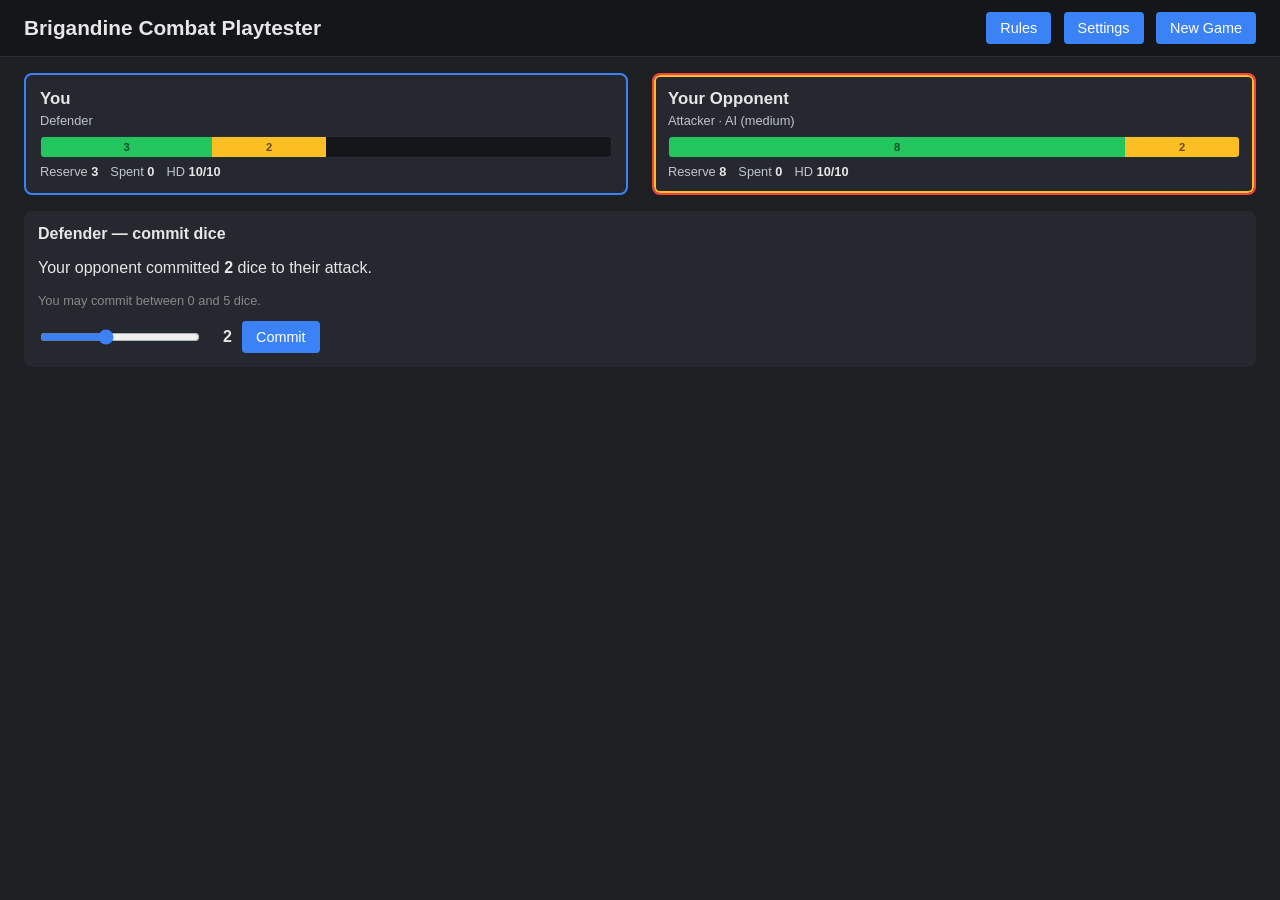
==== commit c6daa3b0: "adjust rules wording" ====
--- a/docs/index.html
+++ b/docs/index.html
@@ -141,7 +141,7 @@
           </li>
         </ul>
 
-        <h3>The Turn Structure</h3>
+        <h3>The Turn</h3>
         <p>On your turn as the <strong>Attacker</strong>:</p>
         <ol>
           <li>
@@ -159,7 +159,7 @@
           </li>
         </ol>
 
-        <h3>The Anatomy of an Exchange</h3>
+        <h3>The Exchange</h3>
         <p>Every exchange follows this sequence:</p>
         <ol>
           <li>
